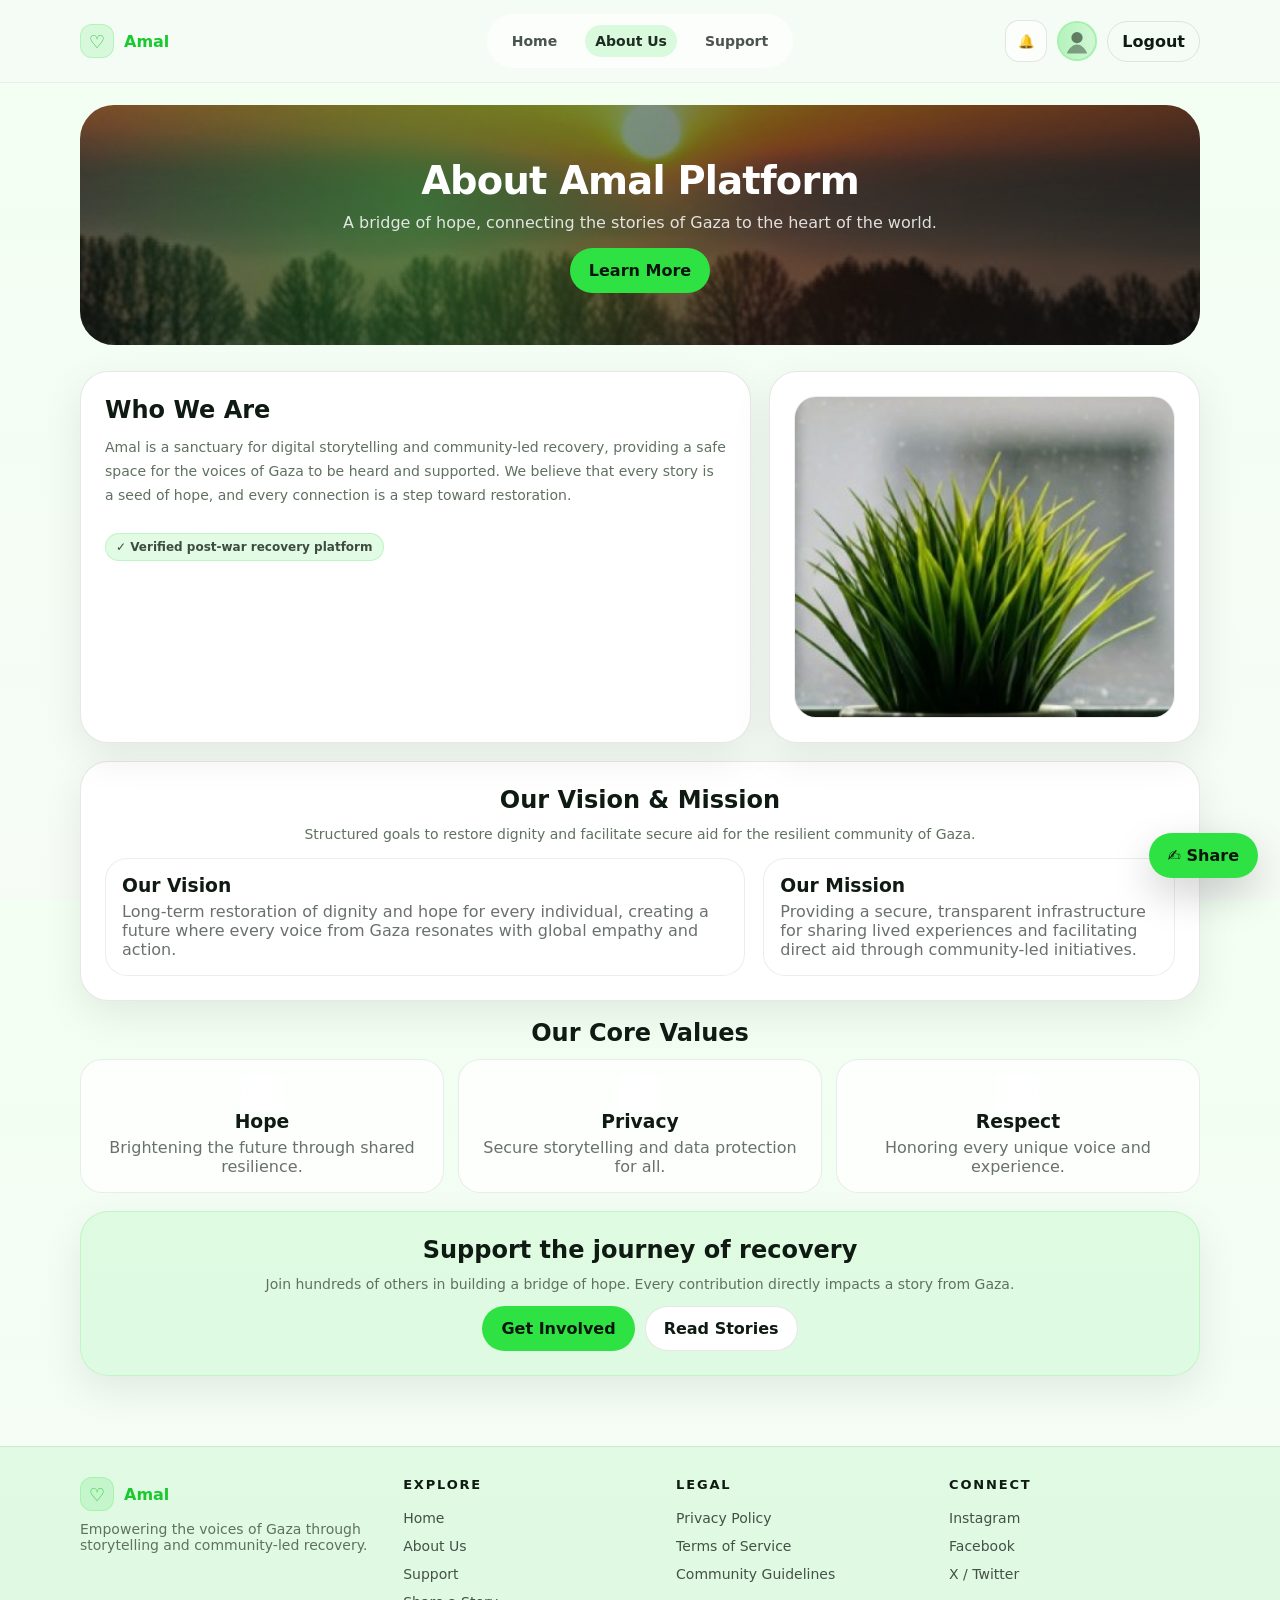
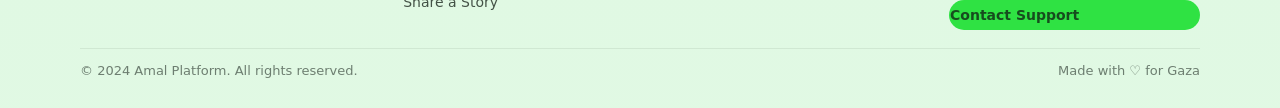
==== about.html @ 9f7cbe70 "amal-site" ====
<!doctype html>
<html lang="en">
<head>
  <meta charset="utf-8" />
  <meta name="viewport" content="width=device-width, initial-scale=1" />
  <title>Amal • About</title>
  <link rel="stylesheet" href="assets/css/style.css" />
</head>
<body>

<main class="container">
  <section class="hero" style="background-image:url('assets/img/hero-login.jpg'); background-size:cover; background-position:center;">
    <div class="inner">
      <h1 class="h1">About Amal Platform</h1>
      <p>A bridge of hope, connecting the stories of Gaza to the heart of the world.</p>
      <a class="btn" href="support.html">Learn More</a>
    </div>
  </section>

  <section class="section grid-2">
    <div class="card pad-lg">
      <h2 class="section-title">Who We Are</h2>
      <p class="small muted" style="line-height:1.7; margin-top: 0;">
        Amal is a sanctuary for digital storytelling and community-led recovery, providing a safe space
        for the voices of Gaza to be heard and supported. We believe that every story is a seed of hope,
        and every connection is a step toward restoration.
      </p>
      <div class="tag" style="display:inline-flex; margin-top: 12px;">✓ Verified post-war recovery platform</div>
    </div>

    <div class="card pad-lg" style="display:grid; place-items:center; overflow:hidden;">
      <div style="width:100%; border-radius: 22px; overflow:hidden; border:1px solid rgba(15,26,18,.08);">
        <img src="assets/img/post-plant.jpg" alt="Hope symbol" style="height: 320px; object-fit: cover;" />
      </div>
    </div>
  </section>

  <section class="section card pad-lg">
    <h2 class="section-title" style="text-align:center;">Our Vision &amp; Mission</h2>
    <p class="small muted" style="text-align:center; margin-top:0;">
      Structured goals to restore dignity and facilitate secure aid for the resilient community of Gaza.
    </p>

    <div class="grid-2" style="margin-top: 16px;">
      <div class="tile">
        <h3>Our Vision</h3>
        <p>Long-term restoration of dignity and hope for every individual, creating a future where every voice from Gaza resonates with global empathy and action.</p>
      </div>
      <div class="tile">
        <h3>Our Mission</h3>
        <p>Providing a secure, transparent infrastructure for sharing lived experiences and facilitating direct aid through community-led initiatives.</p>
      </div>
    </div>
  </section>

  <section class="section">
    <h2 class="section-title" style="text-align:center;">Our Core Values</h2>
    <div class="grid-3">
      <div class="tile" style="text-align:center;">
        <div class="pill">💡</div>
        <h3>Hope</h3>
        <p>Brightening the future through shared resilience.</p>
      </div>
      <div class="tile" style="text-align:center;">
        <div class="pill">🔒</div>
        <h3>Privacy</h3>
        <p>Secure storytelling and data protection for all.</p>
      </div>
      <div class="tile" style="text-align:center;">
        <div class="pill">🤝</div>
        <h3>Respect</h3>
        <p>Honoring every unique voice and experience.</p>
      </div>
    </div>
  </section>

  <section class="section card pad-lg" style="background: rgba(47,226,67,.10); border-color: rgba(47,226,67,.18); text-align:center;">
    <h2 class="section-title">Support the journey of recovery</h2>
    <p class="small muted" style="margin-top:0;">Join hundreds of others in building a bridge of hope. Every contribution directly impacts a story from Gaza.</p>
    <div style="display:flex; gap: 10px; justify-content:center; flex-wrap: wrap; margin-top: 14px;">
      <a class="btn" href="support.html">Get Involved</a>
      <a class="btn secondary" href="home.html">Read Stories</a>
    </div>
  </section>
</main>

<script src="assets/js/app.js"></script>
</body>
</html>
---- assets/css/style.css ----
/* Amal Platform — Static HTML/CSS/JS
   Notes:
   - No frameworks
   - Responsive
   - Shared header/footer injected via JS (app.js)
*/

:root{
  --bg: #f6fbf6;
  --panel: #ffffff;
  --text: #0f1a12;
  --muted: #607061;
  --line: rgba(15, 26, 18, .10);

  --primary: #2fe243;
  --primary-2: #19c92d;
  --primary-soft: rgba(47, 226, 67, .14);

  --shadow: 0 14px 40px rgba(0,0,0,.08);
  --radius-xl: 28px;
  --radius-lg: 18px;
  --radius-md: 12px;

  --container: 1120px;
  --focus: 0 0 0 4px rgba(47, 226, 67, .20);
}

*{ box-sizing: border-box; }
html, body{ height: 100%; }
body{
  margin: 0;
  font-family: ui-sans-serif, system-ui, -apple-system, Segoe UI, Roboto, Arial, "Helvetica Neue", "Noto Sans", "Liberation Sans", sans-serif;
  color: var(--text);
  background: linear-gradient(180deg, #f2fff2, var(--bg));
}

a{ color: inherit; text-decoration: none; }
img{ max-width: 100%; display: block; }

.container{
  width: min(var(--container), calc(100% - 32px));
  margin: 0 auto;
}

.btn{
  display: inline-flex;
  align-items: center;
  justify-content: center;
  gap: 10px;
  border: 1px solid transparent;
  background: var(--primary);
  color: #0b160d;
  font-weight: 700;
  padding: 12px 18px;
  border-radius: 999px;
  cursor: pointer;
  transition: transform .08s ease, filter .2s ease, background .2s ease;
  user-select: none;
}
.btn:hover{ filter: brightness(.98); }
.btn:active{ transform: translateY(1px); }
.btn:focus{ outline: none; box-shadow: var(--focus); }

.btn.secondary{
  background: #fff;
  border-color: var(--line);
  color: var(--text);
}

.btn.ghost{
  background: transparent;
  border-color: var(--line);
  color: var(--text);
}

.pill{
  display: inline-flex;
  align-items: center;
  gap: 8px;
  padding: 7px 10px;
  border-radius: 999px;
  background: rgba(255,255,255,.60);
  border: 1px solid rgba(255,255,255,.45);
  backdrop-filter: blur(10px);
}

.card{
  background: var(--panel);
  border: 1px solid var(--line);
  border-radius: var(--radius-xl);
  box-shadow: var(--shadow);
}

.card.soft{
  background: rgba(255,255,255,.70);
  border: 1px solid rgba(255,255,255,.55);
  backdrop-filter: blur(10px);
}

.muted{ color: var(--muted); }
.small{ font-size: 14px; }
.tiny{ font-size: 12px; }
.h1{ font-size: clamp(28px, 3vw, 44px); letter-spacing: -.02em; }
.h2{ font-size: clamp(20px, 2vw, 28px); letter-spacing: -.01em; }

.input{
  width: 100%;
  padding: 13px 14px;
  border-radius: 14px;
  border: 1px solid rgba(15, 26, 18, .20);
  background: #fff;
  outline: none;
  transition: box-shadow .2s ease, border-color .2s ease;
}
.input:focus{
  border-color: rgba(47, 226, 67, .65);
  box-shadow: var(--focus);
}

.label{
  display: block;
  font-size: 13px;
  color: var(--text);
  font-weight: 700;
  margin-bottom: 8px;
}

/* ---------- Header / Footer (shared) ---------- */
.site-header{
  position: sticky;
  top: 0;
  z-index: 50;
  background: rgba(246, 251, 246, .72);
  backdrop-filter: blur(12px);
  border-bottom: 1px solid rgba(15, 26, 18, .06);
}
.header-inner{
  display: grid;
  grid-template-columns: 1fr auto 1fr;
  align-items: center;
  gap: 14px;
  padding: 14px 0;
}
.brand{
  display: inline-flex;
  align-items: center;
  gap: 10px;
  font-weight: 900;
  color: var(--primary-2);
}
.brand .mark{
  width: 34px; height: 34px;
  border-radius: 12px;
  background: rgba(47,226,67,.14);
  border: 1px solid rgba(47,226,67,.22);
  display: grid;
  place-items: center;
  font-size: 18px;
}

.nav{
  display: inline-flex;
  gap: 18px;
  padding: 10px 14px;
  border-radius: 999px;
  background: rgba(255,255,255,.55);
  border: 1px solid rgba(255,255,255,.45);
}
.nav a{
  font-weight: 800;
  font-size: 14px;
  color: rgba(15,26,18,.75);
  padding: 8px 10px;
  border-radius: 999px;
}
.nav a.active{
  background: rgba(47,226,67,.16);
  color: rgba(15,26,18,.92);
}

.header-actions{
  display: inline-flex;
  gap: 10px;
  justify-content: flex-end;
  align-items: center;
}
.icon-btn{
  width: 42px; height: 42px;
  border-radius: 14px;
  border: 1px solid var(--line);
  background: rgba(255,255,255,.65);
  cursor: pointer;
  display: grid;
  place-items: center;
}
.avatar{
  width: 40px; height: 40px;
  border-radius: 999px;
  border: 2px solid rgba(47,226,67,.35);
  overflow: hidden;
  background: rgba(47,226,67,.10);
}

.site-footer{
  margin-top: 70px;
  background: rgba(47,226,67,.10);
  border-top: 1px solid rgba(15, 26, 18, .08);
}
.footer-inner{
  padding: 30px 0;
  display: grid;
  gap: 18px;
}
.footer-grid{
  display: grid;
  grid-template-columns: 1.2fr 1fr 1fr 1fr;
  gap: 22px;
}
.footer-col h4{
  margin: 0 0 12px;
  font-size: 13px;
  letter-spacing: .14em;
}
.footer-col a{
  display: block;
  color: rgba(15,26,18,.75);
  padding: 6px 0;
  font-size: 14px;
}
.footer-bottom{
  display: flex;
  flex-wrap: wrap;
  gap: 10px;
  justify-content: space-between;
  color: rgba(15,26,18,.55);
  font-size: 13px;
  border-top: 1px solid rgba(15,26,18,.08);
  padding-top: 14px;
}

.fab{
  position: fixed;
  right: 22px;
  bottom: 22px;
  z-index: 60;
  box-shadow: 0 16px 40px rgba(0,0,0,.18);
}

/* ---------- Auth (login/register) ---------- */
.auth{
  min-height: 100vh;
  display: grid;
  grid-template-columns: 1fr 1.05fr;
}
.auth-left{
  display: grid;
  place-items: center;
  padding: 36px 22px;
}
.auth-panel{
  width: min(440px, 100%);
}
.auth-panel .brand{
  justify-content: flex-start;
  margin-bottom: 22px;
}
.auth-panel h1{ margin: 0 0 8px; }
.auth-panel p{ margin: 0 0 22px; color: rgba(15,26,18,.62); }

.auth-form{
  display: grid;
  gap: 14px;
}
.row{
  display: flex;
  align-items: center;
  justify-content: space-between;
  gap: 10px;
}
.auth-right{
  position: relative;
  background-size: cover;
  background-position: center;
}
.auth-hero-overlay{
  position: absolute;
  inset: 0;
  background: linear-gradient(180deg, rgba(0,0,0,.20), rgba(0,0,0,.65));
}
.auth-hero-text{
  position: absolute;
  left: 34px;
  right: 34px;
  bottom: 34px;
  color: #fff;
}
.auth-hero-text .kicker{
  letter-spacing: .28em;
  text-transform: uppercase;
  font-size: 12px;
  opacity: .9;
}
.auth-hero-text .quote{
  font-size: clamp(28px, 3vw, 46px);
  line-height: 1.08;
  font-weight: 900;
  margin: 10px 0 0;
}

/* Upload photo chip */
.photo-chip{
  display: inline-flex;
  align-items: center;
  gap: 12px;
  margin: 12px 0 6px;
}
.photo-circle{
  width: 58px; height: 58px;
  border-radius: 999px;
  border: 1px dashed rgba(15,26,18,.25);
  display: grid;
  place-items: center;
  background: rgba(255,255,255,.65);
  position: relative;
  overflow: hidden;
}
.photo-circle img{ width: 100%; height: 100%; object-fit: cover; display: none; }
.photo-plus{
  position: absolute;
  right: -2px;
  bottom: -2px;
  width: 22px; height: 22px;
  border-radius: 999px;
  background: var(--primary);
  display: grid;
  place-items: center;
  font-weight: 900;
  border: 3px solid rgba(246,251,246,.92);
}

/* ---------- Page sections ---------- */
.hero{
  margin: 22px 0 26px;
  border-radius: 34px;
  overflow: hidden;
  position: relative;
  min-height: 240px;
  display: grid;
  place-items: center;
  text-align: center;
}
.hero::before{
  content:"";
  position: absolute;
  inset: 0;
  background: radial-gradient(circle at 30% 40%, rgba(47,226,67,.32), transparent 46%),
              linear-gradient(135deg, rgba(0,0,0,.12), rgba(0,0,0,.42));
}
.hero .inner{
  position: relative;
  padding: 38px 18px;
  width: min(820px, 100%);
}
.hero h1{ margin: 0; color: #fff; }
.hero p{ margin: 10px 0 0; color: rgba(255,255,255,.84); }
.hero .btn{ margin-top: 16px; }

.grid-2{
  display: grid;
  grid-template-columns: 1.4fr .9fr;
  gap: 18px;
}
.grid-3{
  display: grid;
  grid-template-columns: repeat(3, 1fr);
  gap: 14px;
}
.section{
  margin: 18px 0;
}
.section-title{
  font-weight: 900;
  margin: 0 0 12px;
}

.pad{
  padding: 18px;
}
.pad-lg{
  padding: 24px;
}

/* Feed composer */
.composer{
  display: grid;
  grid-template-columns: 52px 1fr auto;
  gap: 14px;
  align-items: start;
}
.composer textarea{
  min-height: 74px;
  resize: vertical;
}
.composer-actions{
  display: flex;
  gap: 10px;
  align-items: center;
  margin-top: 10px;
}
.badges{
  display: flex;
  gap: 10px;
  flex-wrap: wrap;
}
.tag{
  font-size: 12px;
  font-weight: 800;
  padding: 6px 10px;
  border-radius: 999px;
  background: rgba(47,226,67,.14);
  border: 1px solid rgba(47,226,67,.20);
  color: rgba(15,26,18,.78);
}

/* Post card */
.post{
  overflow: hidden;
}
.post-head{
  display: flex;
  align-items: center;
  justify-content: space-between;
  gap: 12px;
  padding: 18px 18px 12px;
}
.post-user{
  display: flex;
  align-items: center;
  gap: 12px;
}
.post-user .avatar{ width: 44px; height: 44px; }
.post-title{
  font-weight: 900;
  margin: 0;
}
.post-meta{ color: rgba(15,26,18,.55); font-size: 13px; margin-top: 2px; }
.post-body{
  padding: 0 18px 16px;
  color: rgba(15,26,18,.78);
  line-height: 1.6;
}
.post-img{
  border-radius: 22px;
  overflow: hidden;
  border: 1px solid rgba(15,26,18,.08);
  margin: 0 18px 14px;
}
.post-img img{
  width: 100%;
  height: 320px;
  object-fit: cover;
}
.post-actions{
  display: flex;
  gap: 18px;
  padding: 10px 18px 16px;
  border-top: 1px solid rgba(15,26,18,.08);
  color: rgba(15,26,18,.72);
  font-weight: 800;
}
.post-actions button{
  background: transparent;
  border: 0;
  cursor: pointer;
  font: inherit;
  color: inherit;
  display: inline-flex;
  align-items: center;
  gap: 8px;
}
.post-actions button.active{
  color: rgba(15,26,18,.96);
}
.comment-box{
  padding: 0 18px 18px;
  border-top: 1px dashed rgba(15,26,18,.12);
  display: none;
}
.comment{
  background: rgba(246,251,246,.72);
  border: 1px solid rgba(15,26,18,.08);
  border-radius: 18px;
  padding: 12px 12px;
  display: grid;
  grid-template-columns: 40px 1fr;
  gap: 10px;
  margin-top: 10px;
}

/* About & Support tiles */
.tile{
  border-radius: 22px;
  border: 1px solid rgba(15,26,18,.08);
  background: rgba(255,255,255,.70);
  padding: 16px;
}
.tile h3{ margin: 0 0 6px; }
.tile p{ margin: 0; color: rgba(15,26,18,.62); }
.tile .btn{ margin-top: 12px; width: 100%; }

/* Profile */
.profile-top{
  display: grid;
  grid-template-columns: 112px 1fr auto;
  gap: 16px;
  align-items: center;
  padding: 18px;
}
.profile-top .avatar{ width: 92px; height: 92px; }
.kpi{
  display: flex;
  align-items: baseline;
  justify-content: space-between;
  gap: 10px;
  padding: 12px;
  border-radius: 16px;
  background: rgba(47,226,67,.10);
  border: 1px solid rgba(47,226,67,.18);
  margin-top: 10px;
}
.kpi strong{ font-size: 22px; }
.story-item{
  display: grid;
  grid-template-columns: 1fr auto;
  gap: 12px;
  padding: 14px;
  border-radius: 22px;
  background: rgba(255,255,255,.65);
  border: 1px solid rgba(15,26,18,.08);
}
.badge-status{
  font-size: 11px;
  font-weight: 900;
  letter-spacing: .08em;
  padding: 8px 10px;
  border-radius: 999px;
  text-transform: uppercase;
}
.badge-status.pending{ background: rgba(255, 205, 90, .30); border: 1px solid rgba(255,205,90,.55); }
.badge-status.approved{ background: rgba(47, 226, 67, .18); border: 1px solid rgba(47,226,67,.32); }
.badge-status.rejected{ background: rgba(255, 99, 99, .18); border: 1px solid rgba(255,99,99,.32); }

/* Share story */
.form-card{
  width: min(820px, 100%);
  margin: 26px auto 0;
  padding: 22px;
}
.upload-zone{
  border: 1px dashed rgba(15,26,18,.22);
  background: rgba(255,255,255,.55);
  border-radius: 18px;
  padding: 18px;
  text-align: center;
}
.preview{
  display: grid;
  grid-template-columns: repeat(3, 1fr);
  gap: 10px;
  margin-top: 12px;
}
.preview img{
  width: 100%;
  height: 120px;
  object-fit: cover;
  border-radius: 14px;
  border: 1px solid rgba(15,26,18,.10);
}

/* ---------- Responsive ---------- */
@media (max-width: 980px){
  .auth{ grid-template-columns: 1fr; }
  .auth-right{ display: none; }
  .header-inner{ grid-template-columns: 1fr auto; }
  .nav{ display: none; }
  .grid-2{ grid-template-columns: 1fr; }
  .footer-grid{ grid-template-columns: 1fr 1fr; }
}
@media (max-width: 560px){
  .footer-grid{ grid-template-columns: 1fr; }
  .profile-top{ grid-template-columns: 72px 1fr; }
  .profile-top .avatar{ width: 64px; height: 64px; }
  .preview{ grid-template-columns: 1fr 1fr; }
}
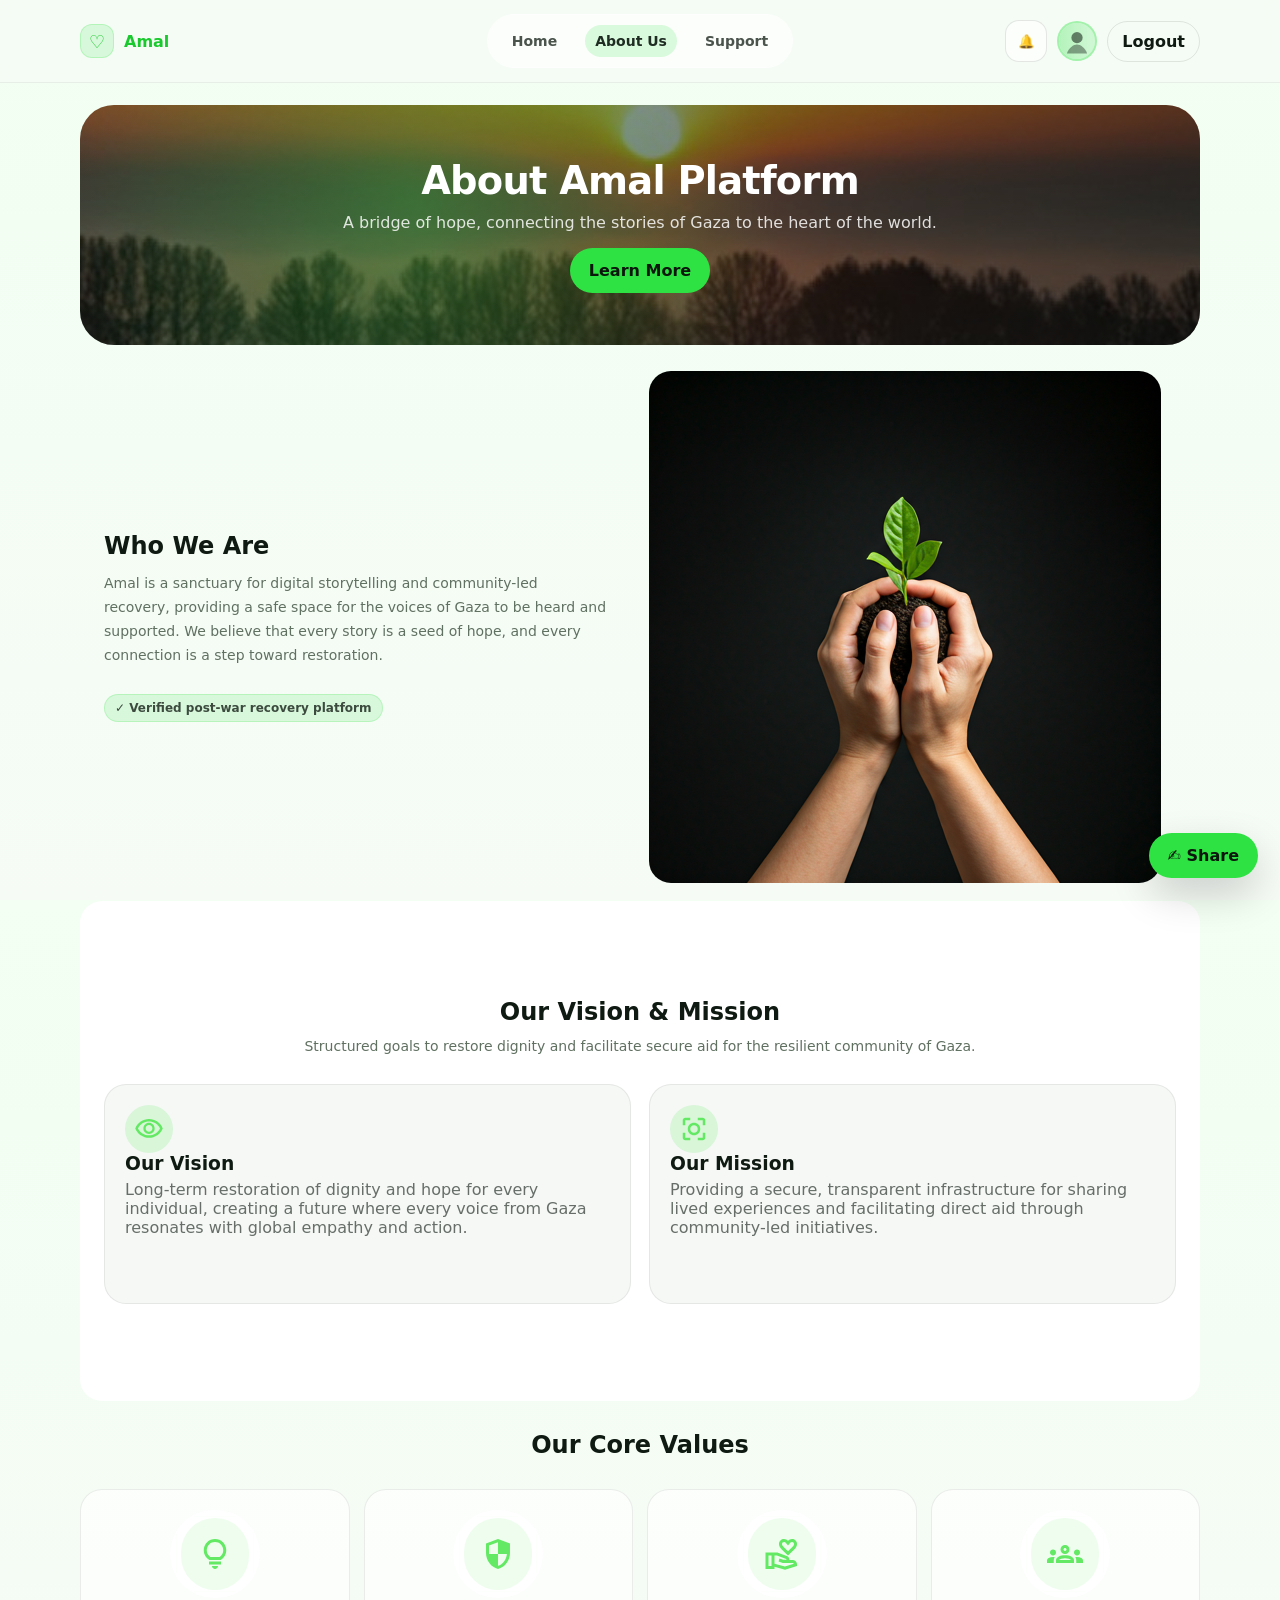
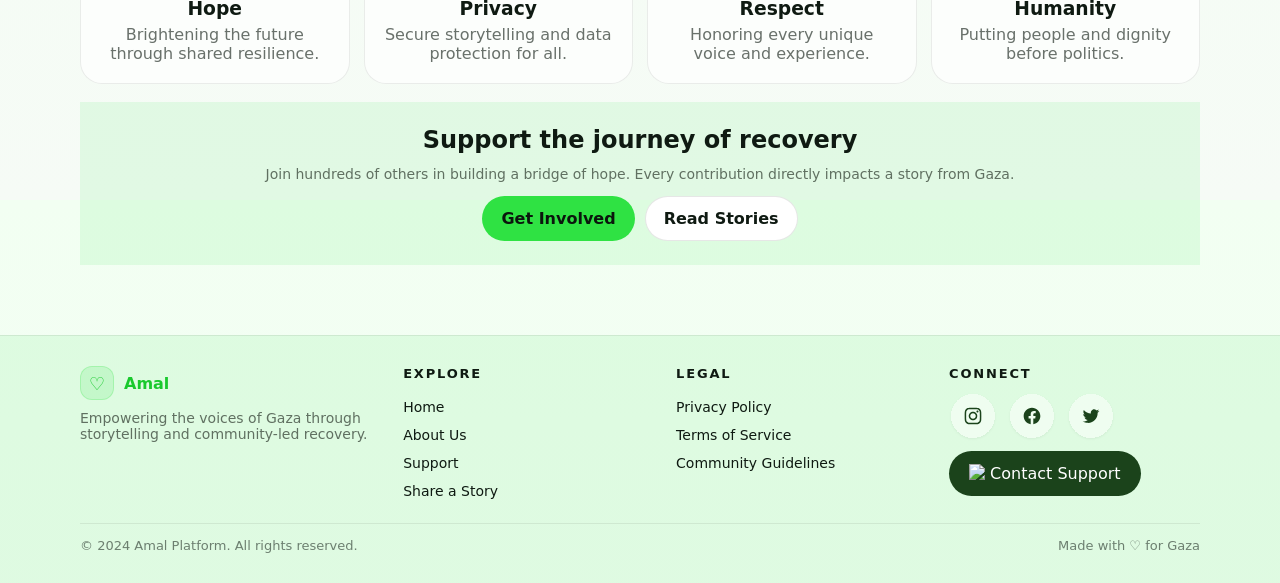
==== commit db40c17e: "second v" ====
--- a/about.html
+++ b/about.html
@@ -28,25 +28,27 @@
       <div class="tag" style="display:inline-flex; margin-top: 12px;">✓ Verified post-war recovery platform</div>
     </div>
 
-    <div class="card pad-lg" style="display:grid; place-items:center; overflow:hidden;">
-      <div style="width:100%; border-radius: 22px; overflow:hidden; border:1px solid rgba(15,26,18,.08);">
-        <img src="assets/img/post-plant.jpg" alt="Hope symbol" style="height: 320px; object-fit: cover;" />
+    <!-- <div class="card pad-lg" style="display:grid; place-items:center; overflow:hidden;"> -->
+      <div >
+        <img src="assets/img/about.png" style="border-radius: 22px" alt="Hope symbol" />
       </div>
-    </div>
+    <!-- </div> -->
   </section>
 
-  <section class="section card pad-lg">
+  <section class="section card pad-lg bg-w">
     <h2 class="section-title" style="text-align:center;">Our Vision &amp; Mission</h2>
     <p class="small muted" style="text-align:center; margin-top:0;">
       Structured goals to restore dignity and facilitate secure aid for the resilient community of Gaza.
     </p>
 
     <div class="grid-2" style="margin-top: 16px;">
-      <div class="tile">
+      <div class="tile bg">
+        <img src="assets/icons/ourmission.svg" alt="">
         <h3>Our Vision</h3>
         <p>Long-term restoration of dignity and hope for every individual, creating a future where every voice from Gaza resonates with global empathy and action.</p>
       </div>
-      <div class="tile">
+      <div class="tile bg">
+        <img src="assets/icons/our.svg" alt="">
         <h3>Our Mission</h3>
         <p>Providing a secure, transparent infrastructure for sharing lived experiences and facilitating direct aid through community-led initiatives.</p>
       </div>
@@ -54,22 +56,36 @@
   </section>
 
   <section class="section">
-    <h2 class="section-title" style="text-align:center;">Our Core Values</h2>
-    <div class="grid-3">
+    <h2 class="section-title" style="text-align:center; margin: 30px 0;">Our Core Values</h2>
+    <div class="grid-4">
       <div class="tile" style="text-align:center;">
-        <div class="pill">💡</div>
+        <div class="pill">
+          <img src="assets/icons/hope.svg" alt="">
+        </div>
         <h3>Hope</h3>
         <p>Brightening the future through shared resilience.</p>
       </div>
       <div class="tile" style="text-align:center;">
-        <div class="pill">🔒</div>
+        <div class="pill">
+          <img src="assets/icons/privacy.svg" alt="">
+        </div>
         <h3>Privacy</h3>
         <p>Secure storytelling and data protection for all.</p>
       </div>
       <div class="tile" style="text-align:center;">
-        <div class="pill">🤝</div>
+        <div class="pill">
+          <img src="assets/icons/respect.svg" alt="">
+        </div>
         <h3>Respect</h3>
         <p>Honoring every unique voice and experience.</p>
+      </div>
+      <div class="tile" style="text-align:center;">
+        <div class="pill">
+          <img src="assets/icons/humanity.svg" alt="">
+        </div>
+        <h3>Humanity</h3>
+        <p>Putting people and dignity
+          before politics.</p>
       </div>
     </div>
   </section>
--- a/assets/css/style.css
+++ b/assets/css/style.css
@@ -57,6 +57,38 @@
   transition: transform .08s ease, filter .2s ease, background .2s ease;
   user-select: none;
 }
+
+.socail-icons {
+  display: flex;
+  gap: 11px;
+  margin: 10px 0px
+}
+
+/* .btn-contact {
+ 
+  -webkit-border-radius: 25px;
+  -moz-border-radius: 25px;
+  -ms-border-radius: 25px;
+  -o-border-radius: 25px;
+} */
+
+
+.view .btn{
+  display: inline-flex;
+  width: 100%;
+  align-items: center;
+  justify-content: center;
+  gap: 10px;
+  border: 1px solid transparent;
+  background: var(--primary);
+  color: #0b160d;
+  font-weight: 700;
+  padding: 12px 18px;
+  border-radius: 999px;
+  cursor: pointer;
+  transition: transform .08s ease, filter .2s ease, background .2s ease;
+  user-select: none;
+}
 .btn:hover{ filter: brightness(.98); }
 .btn:active{ transform: translateY(1px); }
 .btn:focus{ outline: none; box-shadow: var(--focus); }
@@ -84,12 +116,12 @@
   backdrop-filter: blur(10px);
 }
 
-.card{
+/* .card{
   background: var(--panel);
   border: 1px solid var(--line);
   border-radius: var(--radius-xl);
   box-shadow: var(--shadow);
-}
+} */
 
 .card.soft{
   background: rgba(255,255,255,.70);
@@ -125,6 +157,35 @@
   margin-bottom: 8px;
 }
 
+.popup {
+  display: none;
+  position: fixed;
+  top: 0;
+  left: 0;
+  width: 100%;
+  height: 100%;
+  background: rgba(0,0,0,0.5);
+}
+
+/* محتوى النافذة */
+.popup-content {
+  background: #fff;
+  width: 300px;
+  margin: 15% auto;
+  padding: 20px;
+  border-radius: 10px;
+  position: relative;
+}
+
+/* زر الإغلاق */
+.close {
+  position: absolute;
+  right: 10px;
+  top: 5px;
+  cursor: pointer;
+  font-size: 20px;
+}
+
 /* ---------- Header / Footer (shared) ---------- */
 .site-header{
   position: sticky;
@@ -221,9 +282,9 @@
   font-size: 13px;
   letter-spacing: .14em;
 }
-.footer-col a{
+.footer-col:not(:last-child) a{
   display: block;
-  color: rgba(15,26,18,.75);
+  /* color: rgba(15,26,18,.75); */
   padding: 6px 0;
   font-size: 14px;
 }
@@ -354,7 +415,7 @@
   position: absolute;
   inset: 0;
   background: radial-gradient(circle at 30% 40%, rgba(47,226,67,.32), transparent 46%),
-              linear-gradient(135deg, rgba(0,0,0,.12), rgba(0,0,0,.42));
+  linear-gradient(135deg, rgba(0,0,0,.12), rgba(0,0,0,.42));
 }
 .hero .inner{
   position: relative;
@@ -365,10 +426,26 @@
 .hero p{ margin: 10px 0 0; color: rgba(255,255,255,.84); }
 .hero .btn{ margin-top: 16px; }
 
+.bg-w {
+  background: white;
+  height: 500px;
+  border-radius: 22px;
+      display: flex;
+    flex-direction: column;
+    justify-content: center;
+}
+
 .grid-2{
   display: grid;
-  grid-template-columns: 1.4fr .9fr;
+  grid-template-columns: repeat(2, 1fr);
   gap: 18px;
+  /* margin-top: 100px; */
+  align-items: center;
+}
+.grid-4{
+  display: grid;
+  grid-template-columns: repeat(4, 1fr);
+  gap: 14px;
 }
 .grid-3{
   display: grid;
@@ -378,6 +455,7 @@
 .section{
   margin: 18px 0;
 }
+
 .section-title{
   font-weight: 900;
   margin: 0 0 12px;
@@ -502,11 +580,43 @@
   border-radius: 22px;
   border: 1px solid rgba(15,26,18,.08);
   background: rgba(255,255,255,.70);
-  padding: 16px;
+  padding: 20px;
+}
+
+.bg {
+  background-color: #f6f8f6;
+  height: 220px;
+}
+
+.tile-4{
+  border-radius: 22px;
+  border: 1px solid rgba(15,26,18,.08);
+  background: rgba(255,255,255,.70);
+
+  height: 290px;
+  padding-bottom: 15px;
+}
+
+.info-card {
+   padding: 16px;
+}
+.tile-4 .card-icon {
+  height: 50%;
+  background-color: rgba(99, 233, 99, 0.1);
+  text-align: center;
+  border-top-left-radius: 22px;
+  border-top-right-radius: 22px;
+ display: flex;
+  justify-content: center;
+  align-items: center;
 }
 .tile h3{ margin: 0 0 6px; }
 .tile p{ margin: 0; color: rgba(15,26,18,.62); }
 .tile .btn{ margin-top: 12px; width: 100%; }
+
+.tile-4 h3{ margin: 0 0 6px; }
+.tile-4 p{ margin: 0; color: rgba(15,26,18,.62); }
+.tile-4 .btn{ margin-top: 12px; width: 100%; }
 
 /* Profile */
 .profile-top{
